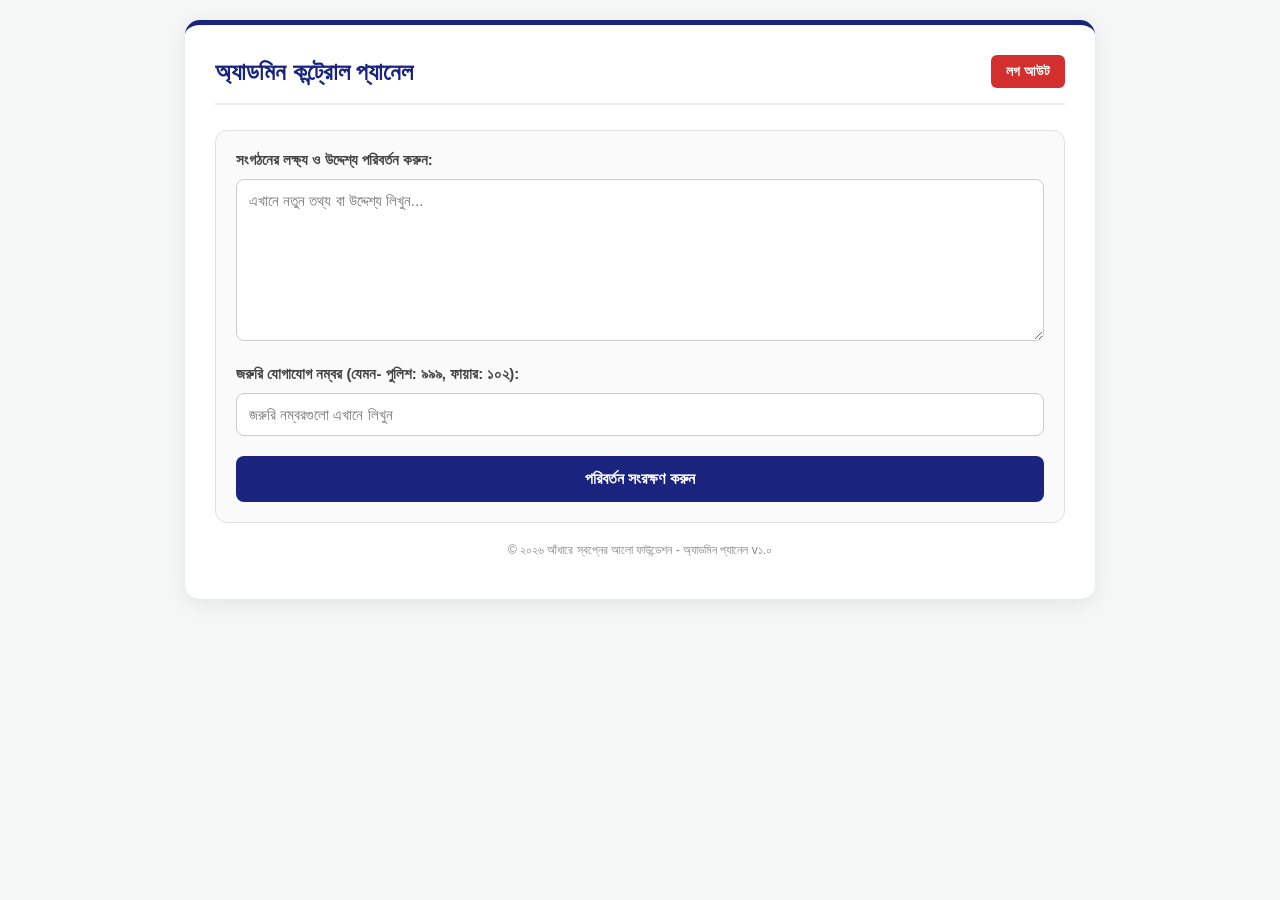
==== dashboard.html @ f987bcd0 "Add files via upload" ====
<!DOCTYPE html>
<html lang="bn">
<head>
    <meta charset="UTF-8">
    <meta name="viewport" content="width=device-width, initial-scale=1.0">
    <title>অ্যাডমিন কন্ট্রোল প্যানেল</title>
    <style>
        body { font-family: 'Segoe UI', Arial, sans-serif; background: #f4f7f6; margin: 0; padding: 20px; }
        .container { max-width: 850px; margin: 0 auto; background: white; padding: 30px; border-radius: 15px; box-shadow: 0 5px 20px rgba(0,0,0,0.08); border-top: 5px solid #1a237e; }
        .header-area { display: flex; justify-content: space-between; align-items: center; border-bottom: 2px solid #eee; padding-bottom: 15px; margin-bottom: 25px; }
        h1 { color: #1a237e; margin: 0; font-size: 24px; }
        .btn-logout { background: #d32f2f; color: white; padding: 8px 15px; border: none; border-radius: 6px; cursor: pointer; text-decoration: none; font-size: 14px; font-weight: bold; }
        
        .update-section { background: #fafafa; padding: 20px; border: 1px solid #e0e0e0; border-radius: 12px; margin-bottom: 20px; }
        label { font-weight: bold; display: block; margin-bottom: 10px; color: #444; font-size: 15px; }
        textarea, input { width: 100%; padding: 12px; border: 1px solid #ccc; border-radius: 8px; margin-bottom: 20px; box-sizing: border-box; font-size: 15px; font-family: inherit; }
        
        .btn-save { background: #1a237e; color: white; padding: 14px; border: none; border-radius: 8px; cursor: pointer; font-weight: bold; width: 100%; font-size: 16px; transition: 0.3s; }
        .btn-save:hover { background: #2e7d32; }
        
        .info-box { background: #e8f5e9; color: #2e7d32; padding: 12px; border-radius: 8px; font-size: 13px; font-weight: 500; border-left: 5px solid #4caf50; margin-top: 15px; }
    </style>
</head>
<body>

<div class="container">
    <div class="header-area">
        <h1>অ্যাডমিন কন্ট্রোল প্যানেল</h1>
        <a href="login.html" class="btn-logout">লগ আউট</a>
    </div>

    <div class="update-section">
        <label>সংগঠনের লক্ষ্য ও উদ্দেশ্য পরিবর্তন করুন:</label>
        <textarea rows="8" id="aboutText" placeholder="এখানে নতুন তথ্য বা উদ্দেশ্য লিখুন..."></textarea>
        
        <label>জরুরি যোগাযোগ নম্বর (যেমন- পুলিশ: ৯৯৯, ফায়ার: ১০২):</label>
        <input type="text" id="emergencyNum" placeholder="জরুরি নম্বরগুলো এখানে লিখুন">
        
        <button class="btn-save" onclick="updateNow()">পরিবর্তন সংরক্ষণ করুন</button>
        
        <div id="statusMsg" class="info-box" style="display: none;">
            ✅ তথ্যগুলো সফলভাবে আপডেট করা হয়েছে!
        </div>
    </div>

    <p style="text-align: center; font-size: 12px; color: #888;">© ২০২৬ আঁধারে স্বপ্নের আলো ফাউন্ডেশন - অ্যাডমিন প্যানেল v১.০</p>
</div>

<script>
    // আগের ডাটা থাকলে তা বক্সে লোড করা
    window.onload = function() {
        document.getElementById('aboutText').value = localStorage.getItem('site_about') || "";
        document.getElementById('emergencyNum').value = localStorage.getItem('site_emergency') || "";
    };

    function updateNow() {
        const aboutValue = document.getElementById('aboutText').value;
        const emergencyValue = document.getElementById('emergencyNum').value;

        // ডাটা লোকাল মেমোরিতে সেভ করা
        localStorage.setItem('site_about', aboutValue);
        localStorage.setItem('site_emergency', emergencyValue);

        // স্ট্যাটাস মেসেজ দেখানো
        const msg = document.getElementById('statusMsg');
        msg.style.display = 'block';
        
        setTimeout(() => {
            msg.style.display = 'none';
        }, 3000);

        alert("পরিবর্তনগুলো সংরক্ষিত হয়েছে। (গিটহাব স্ট্যাটিক সাইট হওয়ায় মেইন সাইটে এটি যুক্ত করতে Firebase কানেকশন প্রয়োজন)");
    }
</script>

</body>
</html>
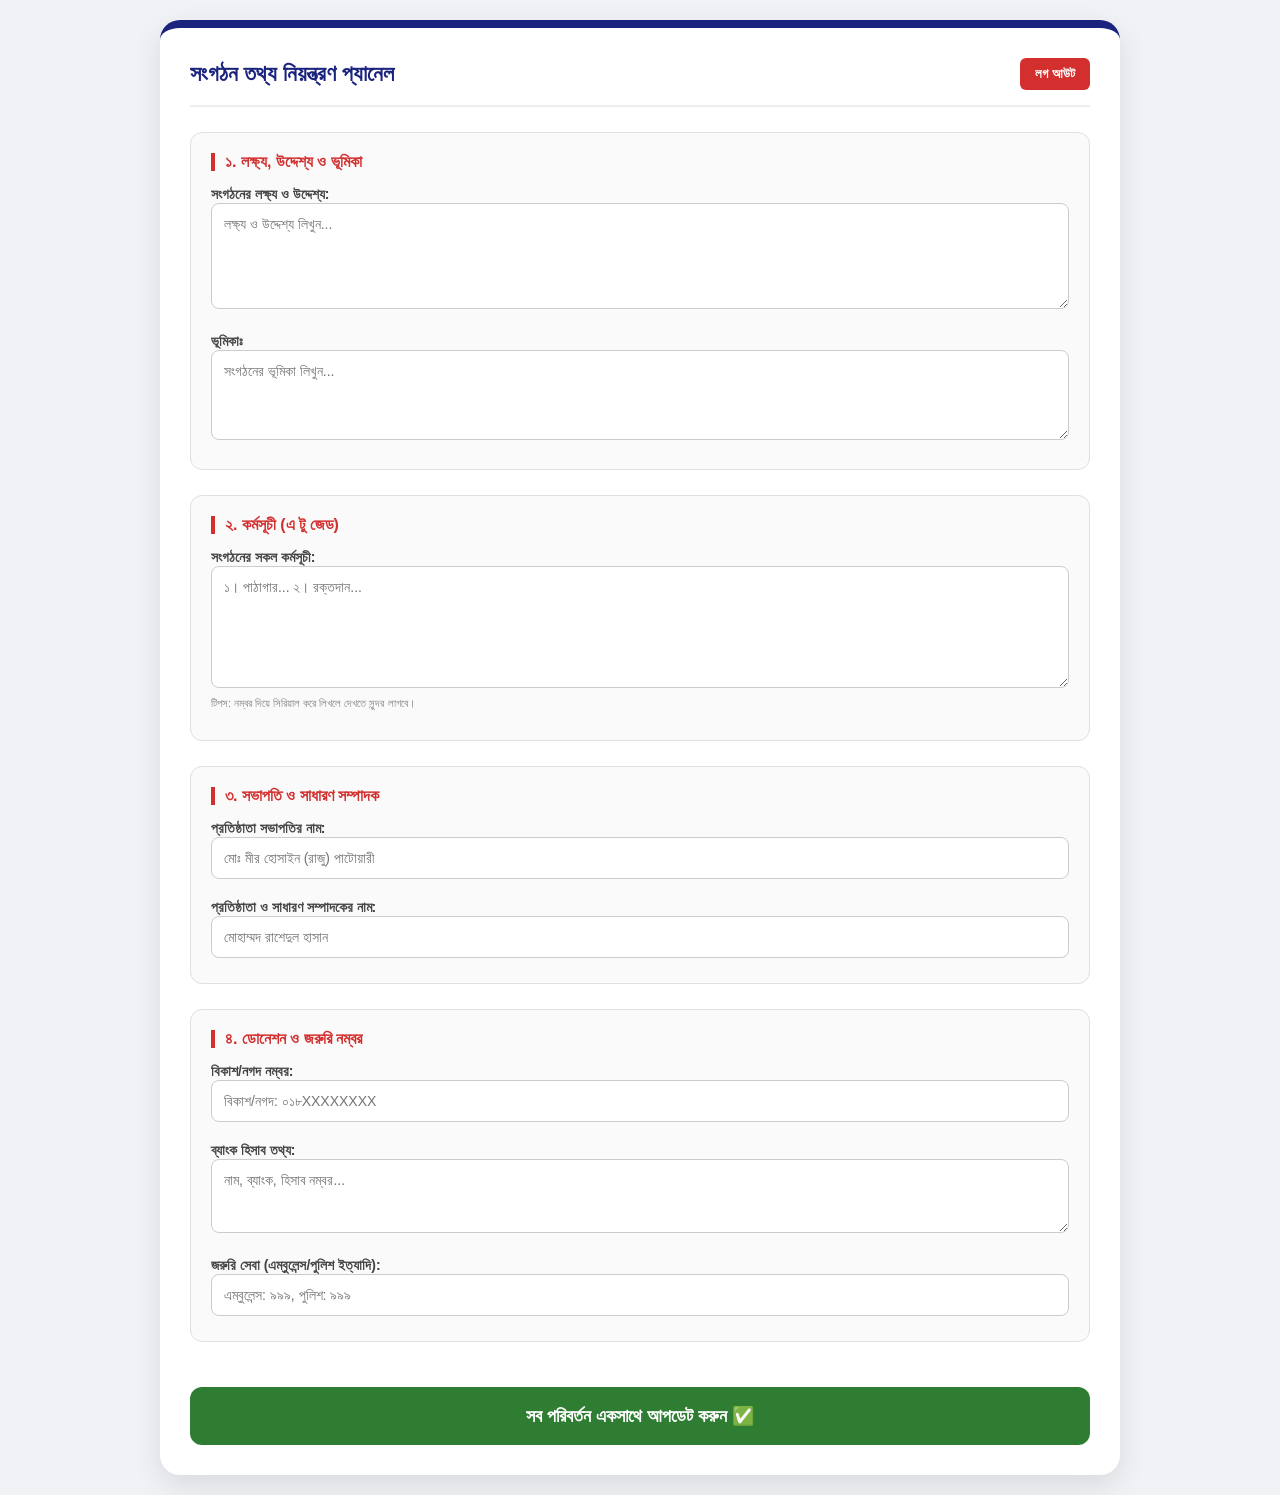
==== commit 428bf28a: "Update dashboard.html" ====
--- a/dashboard.html
+++ b/dashboard.html
@@ -3,75 +3,97 @@
 <head>
     <meta charset="UTF-8">
     <meta name="viewport" content="width=device-width, initial-scale=1.0">
-    <title>অ্যাডমিন কন্ট্রোল প্যানেল</title>
+    <title>মাস্টার অ্যাডমিন প্যানেল - ASAFBA</title>
     <style>
-        body { font-family: 'Segoe UI', Arial, sans-serif; background: #f4f7f6; margin: 0; padding: 20px; }
-        .container { max-width: 850px; margin: 0 auto; background: white; padding: 30px; border-radius: 15px; box-shadow: 0 5px 20px rgba(0,0,0,0.08); border-top: 5px solid #1a237e; }
-        .header-area { display: flex; justify-content: space-between; align-items: center; border-bottom: 2px solid #eee; padding-bottom: 15px; margin-bottom: 25px; }
-        h1 { color: #1a237e; margin: 0; font-size: 24px; }
-        .btn-logout { background: #d32f2f; color: white; padding: 8px 15px; border: none; border-radius: 6px; cursor: pointer; text-decoration: none; font-size: 14px; font-weight: bold; }
-        
-        .update-section { background: #fafafa; padding: 20px; border: 1px solid #e0e0e0; border-radius: 12px; margin-bottom: 20px; }
-        label { font-weight: bold; display: block; margin-bottom: 10px; color: #444; font-size: 15px; }
-        textarea, input { width: 100%; padding: 12px; border: 1px solid #ccc; border-radius: 8px; margin-bottom: 20px; box-sizing: border-box; font-size: 15px; font-family: inherit; }
-        
-        .btn-save { background: #1a237e; color: white; padding: 14px; border: none; border-radius: 8px; cursor: pointer; font-weight: bold; width: 100%; font-size: 16px; transition: 0.3s; }
-        .btn-save:hover { background: #2e7d32; }
-        
-        .info-box { background: #e8f5e9; color: #2e7d32; padding: 12px; border-radius: 8px; font-size: 13px; font-weight: 500; border-left: 5px solid #4caf50; margin-top: 15px; }
+        body { font-family: 'Segoe UI', Arial, sans-serif; background: #f0f2f5; margin: 0; padding: 20px; }
+        .container { max-width: 900px; margin: 0 auto; background: white; padding: 30px; border-radius: 20px; box-shadow: 0 10px 30px rgba(0,0,0,0.1); border-top: 8px solid #1a237e; }
+        .header { display: flex; justify-content: space-between; align-items: center; border-bottom: 2px solid #eee; padding-bottom: 15px; margin-bottom: 25px; }
+        h1 { color: #1a237e; font-size: 22px; margin: 0; }
+        .section-box { background: #fafafa; padding: 20px; border-radius: 12px; border: 1px solid #e0e0e0; margin-bottom: 25px; }
+        .section-title { font-weight: bold; color: #d32f2f; margin-bottom: 15px; display: block; border-left: 4px solid #d32f2f; padding-left: 10px; font-size: 16px; }
+        label { font-weight: bold; display: block; margin-top: 15px; font-size: 14px; color: #444; }
+        textarea, input { width: 100%; padding: 12px; border: 1px solid #ccc; border-radius: 8px; margin-bottom: 5px; box-sizing: border-box; font-family: inherit; font-size: 14px; }
+        .btn-save { background: #2e7d32; color: white; padding: 18px; border: none; border-radius: 12px; cursor: pointer; font-weight: bold; width: 100%; font-size: 18px; transition: 0.3s; margin-top: 20px; }
+        .btn-save:hover { background: #1b5e20; box-shadow: 0 5px 15px rgba(0,0,0,0.2); }
+        .btn-logout { background: #d32f2f; color: white; padding: 8px 15px; border: none; border-radius: 6px; text-decoration: none; font-size: 13px; font-weight: bold; }
+        .hint { font-size: 11px; color: #888; margin-bottom: 10px; }
     </style>
 </head>
 <body>
 
 <div class="container">
-    <div class="header-area">
-        <h1>অ্যাডমিন কন্ট্রোল প্যানেল</h1>
+    <div class="header">
+        <h1>সংগঠন তথ্য নিয়ন্ত্রণ প্যানেল</h1>
         <a href="login.html" class="btn-logout">লগ আউট</a>
     </div>
 
-    <div class="update-section">
-        <label>সংগঠনের লক্ষ্য ও উদ্দেশ্য পরিবর্তন করুন:</label>
-        <textarea rows="8" id="aboutText" placeholder="এখানে নতুন তথ্য বা উদ্দেশ্য লিখুন..."></textarea>
+    <div class="section-box">
+        <span class="section-title">১. লক্ষ্য, উদ্দেশ্য ও ভূমিকা</span>
+        <label>সংগঠনের লক্ষ্য ও উদ্দেশ্য:</label>
+        <textarea id="goal" rows="5" placeholder="লক্ষ্য ও উদ্দেশ্য লিখুন..."></textarea>
         
-        <label>জরুরি যোগাযোগ নম্বর (যেমন- পুলিশ: ৯৯৯, ফায়ার: ১০২):</label>
-        <input type="text" id="emergencyNum" placeholder="জরুরি নম্বরগুলো এখানে লিখুন">
-        
-        <button class="btn-save" onclick="updateNow()">পরিবর্তন সংরক্ষণ করুন</button>
-        
-        <div id="statusMsg" class="info-box" style="display: none;">
-            ✅ তথ্যগুলো সফলভাবে আপডেট করা হয়েছে!
-        </div>
+        <label>ভূমিকাঃ</label>
+        <textarea id="role" rows="4" placeholder="সংগঠনের ভূমিকা লিখুন..."></textarea>
     </div>
 
-    <p style="text-align: center; font-size: 12px; color: #888;">© ২০২৬ আঁধারে স্বপ্নের আলো ফাউন্ডেশন - অ্যাডমিন প্যানেল v১.০</p>
+    <div class="section-box">
+        <span class="section-title">২. কর্মসূচী (এ টু জেড)</span>
+        <label>সংগঠনের সকল কর্মসূচী:</label>
+        <textarea id="programs" rows="6" placeholder="১। পাঠাগার... ২। রক্তদান..."></textarea>
+        <div class="hint">টিপস: নম্বর দিয়ে সিরিয়াল করে লিখলে দেখতে সুন্দর লাগবে।</div>
+    </div>
+
+    <div class="section-box">
+        <span class="section-title">৩. সভাপতি ও সাধারণ সম্পাদক</span>
+        <label>প্রতিষ্ঠাতা সভাপতির নাম:</label>
+        <input type="text" id="leader1" placeholder="মোঃ মীর হোসাইন (রাজু) পাটোয়ারী">
+        
+        <label>প্রতিষ্ঠাতা ও সাধারণ সম্পাদকের নাম:</label>
+        <input type="text" id="leader2" placeholder="মোহাম্মদ রাশেদুল হাসান">
+    </div>
+
+    <div class="section-box">
+        <span class="section-title">৪. ডোনেশন ও জরুরি নম্বর</span>
+        <label>বিকাশ/নগদ নম্বর:</label>
+        <input type="text" id="mfs" placeholder="বিকাশ/নগদ: ০১৮XXXXXXXX">
+        
+        <label>ব্যাংক হিসাব তথ্য:</label>
+        <textarea id="bank_info" rows="3" placeholder="নাম, ব্যাংক, হিসাব নম্বর..."></textarea>
+
+        <label>জরুরি সেবা (এম্বুলেন্স/পুলিশ ইত্যাদি):</label>
+        <input type="text" id="emergency" placeholder="এম্বুলেন্স: ৯৯৯, পুলিশ: ৯৯৯">
+    </div>
+
+    <button class="btn-save" onclick="saveMasterData()">সব পরিবর্তন একসাথে আপডেট করুন ✅</button>
 </div>
 
 <script>
-    // আগের ডাটা থাকলে তা বক্সে লোড করা
+    // ড্যাশবোর্ড লোড হলে আগের ডাটাগুলো বক্সে দেখাবে
     window.onload = function() {
-        document.getElementById('aboutText').value = localStorage.getItem('site_about') || "";
-        document.getElementById('emergencyNum').value = localStorage.getItem('site_emergency') || "";
+        document.getElementById('goal').value = localStorage.getItem('db_goal') || "";
+        document.getElementById('role').value = localStorage.getItem('db_role') || "";
+        document.getElementById('programs').value = localStorage.getItem('db_programs') || "";
+        document.getElementById('leader1').value = localStorage.getItem('db_leader1') || "";
+        document.getElementById('leader2').value = localStorage.getItem('db_leader2') || "";
+        document.getElementById('mfs').value = localStorage.getItem('db_mfs') || "";
+        document.getElementById('bank_info').value = localStorage.getItem('db_bank') || "";
+        document.getElementById('emergency').value = localStorage.getItem('db_emergency') || "";
     };
 
-    function updateNow() {
-        const aboutValue = document.getElementById('aboutText').value;
-        const emergencyValue = document.getElementById('emergencyNum').value;
+    function saveMasterData() {
+        // সব বক্স থেকে ডাটা মেমোরিতে সেভ করা
+        localStorage.setItem('db_goal', document.getElementById('goal').value);
+        localStorage.setItem('db_role', document.getElementById('role').value);
+        localStorage.setItem('db_programs', document.getElementById('programs').value);
+        localStorage.setItem('db_leader1', document.getElementById('leader1').value);
+        localStorage.setItem('db_leader2', document.getElementById('leader2').value);
+        localStorage.setItem('db_mfs', document.getElementById('mfs').value);
+        localStorage.setItem('db_bank', document.getElementById('bank_info').value);
+        localStorage.setItem('db_emergency', document.getElementById('emergency').value);
 
-        // ডাটা লোকাল মেমোরিতে সেভ করা
-        localStorage.setItem('site_about', aboutValue);
-        localStorage.setItem('site_emergency', emergencyValue);
-
-        // স্ট্যাটাস মেসেজ দেখানো
-        const msg = document.getElementById('statusMsg');
-        msg.style.display = 'block';
-        
-        setTimeout(() => {
-            msg.style.display = 'none';
-        }, 3000);
-
-        alert("পরিবর্তনগুলো সংরক্ষিত হয়েছে। (গিটহাব স্ট্যাটিক সাইট হওয়ায় মেইন সাইটে এটি যুক্ত করতে Firebase কানেকশন প্রয়োজন)");
+        alert("সফলভাবে আপডেট হয়েছে! \n\nমনে রাখবেন: স্থায়ীভাবে সবার জন্য আপডেট করতে কোডে Firebase কানেক্ট করতে হবে।");
     }
 </script>
 
 </body>
-</html>+</html>
